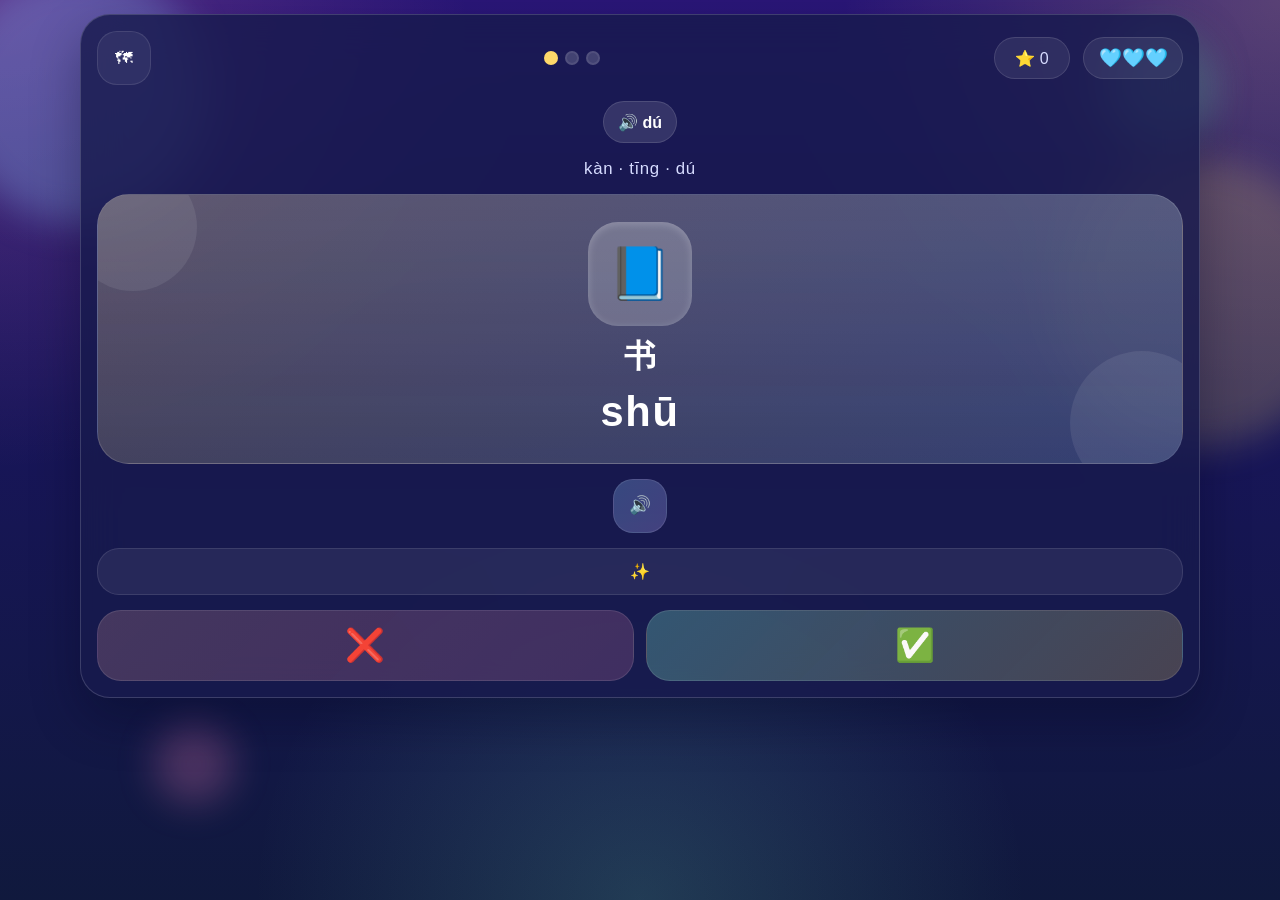
==== index.html @ 5c357b10 "feat: auto-advance PinPin answer flow Keep a single audio control on each card, remove the explicit " ====
<!DOCTYPE html>
<html lang="zh-CN">
  <head>
    <meta charset="UTF-8" />
    <meta name="viewport" content="width=device-width, initial-scale=1.0" />
    <title>PinPin | 拼音冒险</title>
    <meta
      name="description"
      content="PinPin 是一个给孩子练习中文拼音、声调和朗读的小冒险站。"
    />
    <link rel="stylesheet" href="./styles.css?v=20260421c" />
  </head>
  <body>
    <div class="cloud cloud-a"></div>
    <div class="cloud cloud-b"></div>
    <div class="spark spark-a"></div>
    <div class="spark spark-b"></div>

    <main class="app-shell">
      <section class="splash panel" id="home-panel">
        <div class="brand-stack">
          <div class="brand-mascot">🦊</div>
          <div>
            <p class="brand-tag">PinPin</p>
            <h1>pīn yīn!</h1>
            <div class="mini-icons" aria-hidden="true">
              <span>👂</span>
              <span>🧩</span>
              <span>🎤</span>
            </div>
          </div>
        </div>

        <div class="splash-actions">
          <button class="primary-btn splash-play" id="start-button">▶︎ kāi shǐ</button>
          <button class="ghost-btn icon-only" id="reset-progress-button" title="重置进度">↺</button>
        </div>

        <div class="status-strip" id="voice-strip"></div>
      </section>

      <section class="map panel" id="map-panel">
        <div class="map-head">
          <div>
            <p class="eyebrow">Play</p>
            <h2>选一关</h2>
          </div>
          <div class="score-pill" id="total-stars-pill">⭐ 0</div>
        </div>

        <div class="level-grid" id="level-grid"></div>
      </section>

      <section class="game panel hidden" id="game-panel">
        <div class="game-toolbar">
          <button class="ghost-btn icon-only" id="back-to-map-button" title="回地图">🗺</button>
          <div class="progress-dots" id="progress-dots"></div>
          <div class="score-pill" id="reward-chip">⭐ 0</div>
          <div class="mistake-chip" id="mistake-chip" aria-label="mistakes">🩵🩵🩵</div>
        </div>

        <div class="question-card" id="question-card">
          <div class="type-chip" id="question-type-chip"></div>
          <p class="prompt-copy" id="prompt-copy"></p>

          <div class="target-card" id="target-card"></div>

          <div class="action-row">
            <button class="secondary-btn icon-action" id="play-audio-button">🔊</button>
          </div>

          <div class="feedback-box" id="feedback-box">✨</div>

          <div class="answer-row">
            <button class="judge-btn judge-bad" id="wrong-button">❌</button>
            <button class="judge-btn judge-good" id="correct-button">✅</button>
          </div>
        </div>
      </section>

      <section class="result panel hidden" id="result-panel">
        <div class="result-badge" id="result-badge">✨✨✨</div>
        <h2 id="result-title">hǎo!</h2>
        <p class="result-copy" id="result-copy">继续</p>
        <div class="hero-actions">
          <button class="primary-btn" id="next-level-button">xià yī guān →</button>
          <button class="ghost-btn icon-only" id="result-map-button" title="回地图">🗺</button>
        </div>
      </section>
    </main>
    <script src="./app.js?v=20260421c"></script>
  </body>
</html>
---- styles.css ----
:root {
  color-scheme: light;
  --bg: #161042;
  --bg-deep: #0b1535;
  --panel: rgba(24, 26, 78, 0.82);
  --panel-border: rgba(255, 255, 255, 0.16);
  --text: #ffffff;
  --muted: #d7dcff;
  --accent: #7ef1d1;
  --sun: #ffd96a;
  --pink: #ff88bd;
  --blue: #8ec8ff;
  --lavender: #b7a7ff;
  --good: #9effa5;
  --bad: #ffb4a8;
  --shadow: 0 22px 50px rgba(4, 7, 28, 0.32);
  font-family: "Avenir Next", "PingFang SC", "Microsoft YaHei", sans-serif;
}

* {
  box-sizing: border-box;
}

body {
  margin: 0;
  min-height: 100vh;
  color: var(--text);
  background:
    radial-gradient(circle at top left, rgba(255, 136, 189, 0.22), transparent 30%),
    radial-gradient(circle at top right, rgba(255, 217, 106, 0.22), transparent 28%),
    radial-gradient(circle at bottom center, rgba(126, 241, 209, 0.16), transparent 35%),
    linear-gradient(180deg, #2a1678 0%, #18155a 45%, #10193d 100%);
  overflow-x: hidden;
}

.cloud,
.spark {
  position: fixed;
  pointer-events: none;
  filter: blur(18px);
}

.cloud {
  border-radius: 999px;
}

.cloud-a {
  width: 16rem;
  height: 16rem;
  top: -2rem;
  left: -3rem;
  background: rgba(142, 200, 255, 0.28);
}

.cloud-b {
  width: 18rem;
  height: 18rem;
  right: -4rem;
  top: 10rem;
  background: rgba(255, 217, 106, 0.2);
}

.spark {
  border-radius: 50%;
}

.spark-a {
  width: 7rem;
  height: 7rem;
  right: 5vw;
  top: 2rem;
  background: rgba(126, 241, 209, 0.28);
}

.spark-b {
  width: 5rem;
  height: 5rem;
  left: 12vw;
  bottom: 6rem;
  background: rgba(255, 136, 189, 0.24);
}

.app-shell {
  position: relative;
  z-index: 1;
  width: min(1120px, calc(100% - 1rem));
  margin: 0 auto;
  padding: 0.9rem 0 2.6rem;
  display: grid;
  gap: 0.85rem;
}

.panel {
  background: var(--panel);
  border: 1px solid var(--panel-border);
  border-radius: 30px;
  box-shadow: var(--shadow);
  backdrop-filter: blur(20px);
  padding: 1rem;
}

.hidden {
  display: none !important;
}

.splash {
  display: flex;
  align-items: center;
  justify-content: space-between;
  gap: 1rem;
  flex-wrap: wrap;
  background:
    linear-gradient(135deg, rgba(255, 255, 255, 0.08), rgba(255, 255, 255, 0.03)),
    linear-gradient(135deg, rgba(255, 136, 189, 0.18), rgba(126, 241, 209, 0.12));
}

.brand-stack,
.hero-actions,
.action-row,
.splash-actions,
.map-head,
.game-toolbar {
  display: flex;
  align-items: center;
  gap: 0.8rem;
  flex-wrap: wrap;
}

.brand-mascot {
  width: 5.2rem;
  height: 5.2rem;
  border-radius: 28px;
  display: grid;
  place-items: center;
  font-size: 2.35rem;
  background: linear-gradient(145deg, rgba(255, 217, 106, 0.96), rgba(255, 136, 189, 0.82));
  box-shadow: inset 0 2px 8px rgba(255, 255, 255, 0.25), 0 10px 20px rgba(0, 0, 0, 0.18);
}

.brand-tag,
.eyebrow,
.match-title {
  margin: 0;
  letter-spacing: 0.16em;
  text-transform: uppercase;
  font-size: 0.78rem;
  color: var(--accent);
}

.lede {
  margin: 0;
  line-height: 1.6;
  color: var(--muted);
}

.brand-stack h1,
.map-head h2,
.result h2 {
  margin: 0;
}

.brand-stack h1 {
  font-size: clamp(2rem, 6vw, 3.3rem);
  line-height: 0.94;
}

.mini-icons {
  display: flex;
  gap: 0.45rem;
  margin-top: 0.45rem;
}

.mini-icons span {
  display: grid;
  place-items: center;
  width: 2.2rem;
  height: 2.2rem;
  border-radius: 999px;
  background: rgba(255, 255, 255, 0.08);
  border: 1px solid rgba(255, 255, 255, 0.08);
}

.status-strip,
.score-pill,
.type-chip,
.mistake-chip {
  display: inline-flex;
  align-items: center;
  justify-content: center;
  gap: 0.4rem;
  min-height: 2.65rem;
  padding: 0.58rem 0.9rem;
  border-radius: 999px;
  background: rgba(255, 255, 255, 0.08);
  border: 1px solid rgba(255, 255, 255, 0.12);
  color: var(--muted);
}

.mistake-chip {
  min-width: 5.8rem;
  font-size: 1.15rem;
}

.score-pill {
  min-width: 4.8rem;
}

button {
  border: 0;
  font: inherit;
  cursor: pointer;
  transition: transform 0.18s ease, box-shadow 0.18s ease, opacity 0.18s ease;
}

button:hover {
  transform: translateY(-2px);
}

button:disabled {
  opacity: 0.56;
  cursor: not-allowed;
  transform: none;
}

.primary-btn,
.secondary-btn,
.ghost-btn,
.choice-btn,
.match-card {
  border-radius: 20px;
  padding: 0.88rem 1rem;
}

.primary-btn {
  color: #112438;
  background: linear-gradient(135deg, var(--sun), var(--accent));
  box-shadow: 0 16px 28px rgba(255, 217, 106, 0.22);
}

.secondary-btn {
  background: linear-gradient(135deg, rgba(142, 200, 255, 0.28), rgba(183, 167, 255, 0.28));
  color: var(--text);
  border: 1px solid rgba(255, 255, 255, 0.1);
}

.ghost-btn {
  color: var(--text);
  background: rgba(255, 255, 255, 0.06);
  border: 1px solid rgba(255, 255, 255, 0.1);
}

.icon-only,
.icon-action,
.speak-btn {
  min-width: 3.35rem;
  min-height: 3.35rem;
  padding: 0.7rem;
  font-size: 1.1rem;
}

.splash-play {
  min-width: 10rem;
  font-weight: 700;
}

.map {
  display: grid;
  gap: 0.9rem;
}

.map-head {
  justify-content: space-between;
}

.level-grid {
  display: grid;
  gap: 0.9rem;
}

.level-card {
  position: relative;
  overflow: hidden;
  display: grid;
  gap: 0.75rem;
  padding: 1rem;
  border-radius: 28px;
  border: 1px solid rgba(255, 255, 255, 0.1);
  background:
    linear-gradient(180deg, rgba(255, 255, 255, 0.08), rgba(255, 255, 255, 0.02)),
    linear-gradient(135deg, rgba(142, 200, 255, 0.14), rgba(255, 136, 189, 0.16));
}

.level-card.locked {
  opacity: 0.52;
}

.level-card::after {
  content: "";
  position: absolute;
  inset: auto -1.6rem -2rem auto;
  width: 7rem;
  height: 7rem;
  border-radius: 50%;
  background: rgba(255, 255, 255, 0.08);
}

.level-card-top {
  display: flex;
  justify-content: space-between;
  align-items: flex-start;
  gap: 0.8rem;
}

.level-badge {
  width: 4.1rem;
  height: 4.1rem;
  border-radius: 24px;
  display: grid;
  place-items: center;
  font-size: 1.9rem;
  background: rgba(255, 255, 255, 0.18);
  box-shadow: inset 0 2px 7px rgba(255, 255, 255, 0.22);
}

.level-count {
  min-width: 2.2rem;
  padding: 0.3rem 0.55rem;
  text-align: center;
  border-radius: 999px;
  background: rgba(255, 255, 255, 0.08);
}

.level-text h3,
.level-text p,
.level-mini {
  margin: 0;
}

.level-text h3 {
  font-size: 1.7rem;
}

.level-text p,
.level-mini,
.prompt-copy,
.result-copy,
.voice-log,
.feedback-box,
.hint-box,
.answer-box,
.status-strip,
.speak-copy {
  color: var(--muted);
}

.level-mini {
  font-size: 0.92rem;
}

.level-play {
  width: 100%;
  justify-self: stretch;
  font-size: 1rem;
}

.game {
  display: grid;
  gap: 1rem;
}

.game-toolbar {
  justify-content: space-between;
}

.progress-dots {
  display: flex;
  gap: 0.45rem;
  flex: 1;
  justify-content: center;
}

.progress-dot {
  width: 0.88rem;
  height: 0.88rem;
  border-radius: 50%;
  background: rgba(255, 255, 255, 0.18);
  border: 2px solid rgba(255, 255, 255, 0.08);
}

.progress-dot.active {
  background: var(--sun);
  border-color: rgba(255, 217, 106, 0.55);
}

.progress-dot.done {
  background: var(--accent);
  border-color: rgba(126, 241, 209, 0.55);
}

.question-card {
  display: grid;
  gap: 0.95rem;
}

.action-row {
  justify-content: center;
}

.type-chip {
  justify-self: center;
  background: rgba(255, 255, 255, 0.12);
  color: var(--text);
  font-weight: 700;
}

.prompt-copy {
  margin: 0;
  text-align: center;
  font-size: 1.05rem;
  letter-spacing: 0.04em;
}

.target-card {
  position: relative;
  overflow: hidden;
  border-radius: 32px;
  min-height: 270px;
  padding: 1.2rem;
  display: grid;
  place-items: center;
  text-align: center;
  background:
    linear-gradient(180deg, rgba(255, 255, 255, 0.14), rgba(255, 255, 255, 0.04)),
    linear-gradient(135deg, rgba(255, 217, 106, 0.18), rgba(142, 200, 255, 0.18));
  border: 1px solid rgba(255, 255, 255, 0.14);
}

.target-card::before,
.target-card::after {
  content: "";
  position: absolute;
  border-radius: 50%;
  background: rgba(255, 255, 255, 0.08);
}

.target-card::before {
  width: 8rem;
  height: 8rem;
  left: -1.8rem;
  top: -2rem;
}

.target-card::after {
  width: 9rem;
  height: 9rem;
  right: -2rem;
  bottom: -2rem;
}

.target-stack {
  position: relative;
  z-index: 1;
  display: grid;
  gap: 0.55rem;
  justify-items: center;
}

.target-emoji {
  width: 6.5rem;
  height: 6.5rem;
  display: grid;
  place-items: center;
  border-radius: 30px;
  font-size: 3.2rem;
  background: rgba(255, 255, 255, 0.2);
  box-shadow: inset 0 2px 8px rgba(255, 255, 255, 0.22);
}

.target-hanzi {
  font-size: clamp(1.5rem, 4.2vw, 2rem);
  font-weight: 700;
}

.target-pinyin {
  font-size: clamp(1.6rem, 5vw, 2.6rem);
  font-weight: 800;
  letter-spacing: 0.04em;
}

.choice-grid {
  display: grid;
  gap: 0.8rem;
}

.choice-btn,
.match-card {
  text-align: center;
  color: var(--text);
  background: rgba(255, 255, 255, 0.08);
  border: 1px solid rgba(255, 255, 255, 0.1);
}

.choice-btn {
  min-height: 5.4rem;
  font-size: clamp(1.3rem, 4.6vw, 2rem);
  font-weight: 700;
}

.choice-btn:nth-child(4n + 1) {
  background: linear-gradient(135deg, rgba(255, 136, 189, 0.24), rgba(255, 255, 255, 0.08));
}

.choice-btn:nth-child(4n + 2) {
  background: linear-gradient(135deg, rgba(142, 200, 255, 0.24), rgba(255, 255, 255, 0.08));
}

.choice-btn:nth-child(4n + 3) {
  background: linear-gradient(135deg, rgba(255, 217, 106, 0.22), rgba(255, 255, 255, 0.08));
}

.choice-btn:nth-child(4n + 4) {
  background: linear-gradient(135deg, rgba(183, 167, 255, 0.24), rgba(255, 255, 255, 0.08));
}

.choice-btn.correct,
.match-card.correct {
  background: rgba(158, 255, 165, 0.18);
  border-color: rgba(158, 255, 165, 0.8);
}

.choice-btn.wrong,
.match-card.wrong {
  background: rgba(255, 180, 168, 0.16);
  border-color: rgba(255, 180, 168, 0.8);
}

.dynamic-area,
.match-column,
.speak-box {
  display: grid;
  gap: 0.85rem;
}

.hint-box,
.answer-box,
.feedback-box,
.voice-log {
  border-radius: 22px;
  padding: 0.82rem 0.95rem;
  background: rgba(255, 255, 255, 0.07);
  border: 1px solid rgba(255, 255, 255, 0.1);
  text-align: center;
}

.feedback-box {
  font-weight: 700;
}

.feedback-box.good {
  color: var(--good);
}

.feedback-box.bad {
  color: var(--bad);
}

.match-board {
  display: grid;
  gap: 0.9rem;
}

.match-card {
  min-height: 5rem;
  display: grid;
  gap: 0.3rem;
  place-items: center;
  padding: 0.9rem;
}

.match-card.active {
  border-color: rgba(126, 241, 209, 0.88);
  box-shadow: inset 0 0 0 1px rgba(126, 241, 209, 0.35);
}

.match-card.matched {
  opacity: 0.55;
}

.match-emoji {
  font-size: 1.8rem;
}

.match-main {
  font-size: 1.25rem;
  font-weight: 700;
}

.match-sub {
  font-size: 0.9rem;
  color: var(--muted);
}

.speak-target {
  font-size: clamp(2.6rem, 10vw, 4rem);
  text-align: center;
}

.speak-copy,
.result-copy {
  margin: 0;
  text-align: center;
}

.result {
  display: grid;
  gap: 0.9rem;
  justify-items: center;
  text-align: center;
}

.result-badge {
  width: 5.8rem;
  height: 5.8rem;
  display: grid;
  place-items: center;
  border-radius: 28px;
  background: linear-gradient(135deg, rgba(255, 217, 106, 0.25), rgba(126, 241, 209, 0.2));
  font-size: 2rem;
}

@media (min-width: 860px) {
  .level-grid {
    grid-template-columns: repeat(3, minmax(0, 1fr));
  }

.choice-grid,
.match-board {
  grid-template-columns: repeat(2, minmax(0, 1fr));
}
}

.answer-row {
  display: grid;
  grid-template-columns: repeat(2, minmax(0, 1fr));
  gap: 0.8rem;
}

.judge-btn {
  min-height: 4.4rem;
  border-radius: 24px;
  font-size: 2rem;
  color: var(--text);
  border: 1px solid rgba(255, 255, 255, 0.1);
}

.judge-good {
  background: linear-gradient(135deg, rgba(126, 241, 209, 0.28), rgba(255, 217, 106, 0.22));
}

.judge-bad {
  background: linear-gradient(135deg, rgba(255, 180, 168, 0.2), rgba(255, 136, 189, 0.18));
}

@media (max-width: 640px) {
  .app-shell {
    width: min(100% - 0.7rem, 1120px);
    padding-top: 0.6rem;
  }

  .panel {
    border-radius: 24px;
    padding: 0.9rem;
  }

  .brand-mascot {
    width: 4.3rem;
    height: 4.3rem;
    font-size: 2rem;
  }

  .target-card {
    min-height: 235px;
  }

  .splash-play,
  .hero-actions > button,
  .action-row > button {
    width: 100%;
  }
}
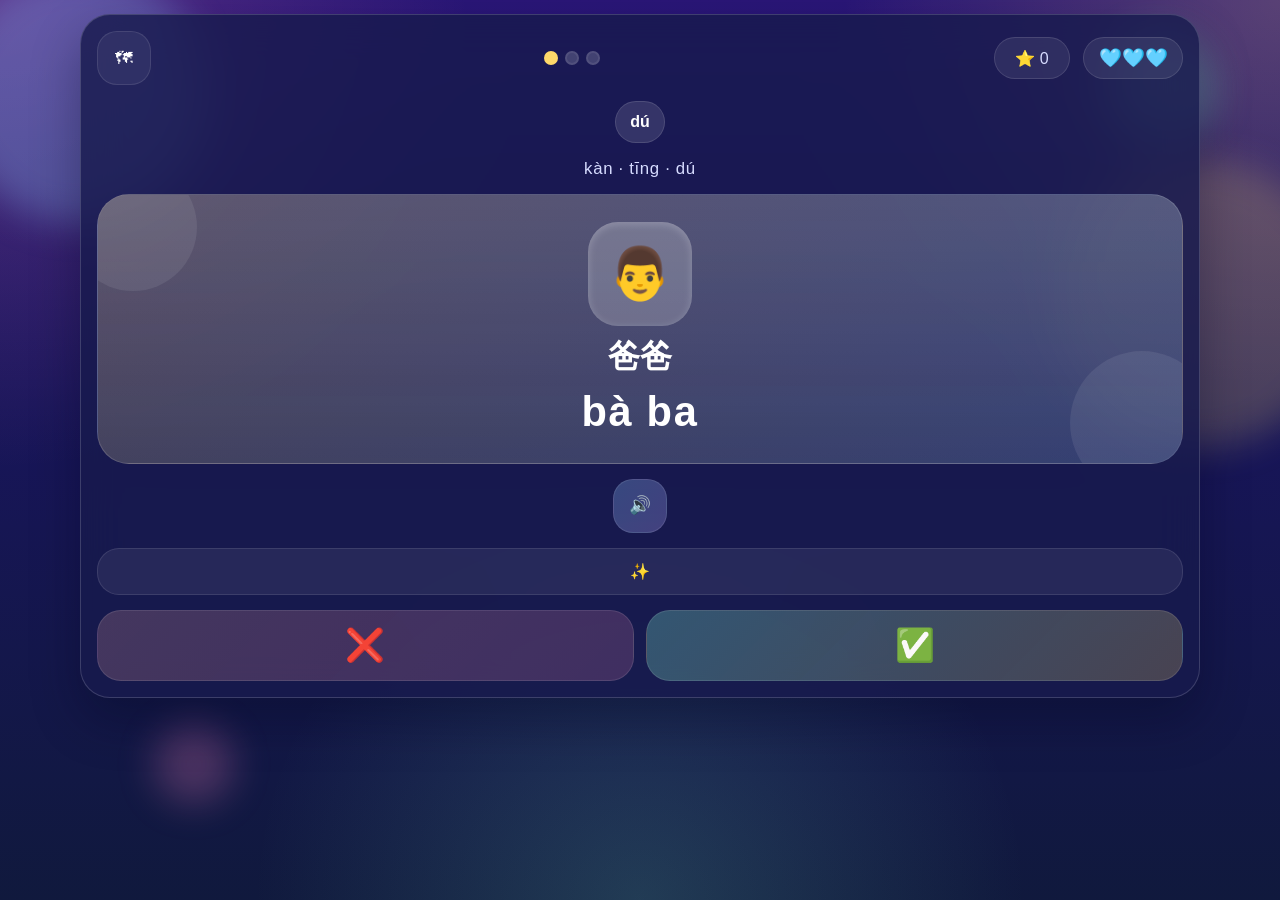
==== commit 8ef1796a: "fix: rebrand PingYin and harden mobile speech Rename the visible PinPin branding to PingYin and make" ====
--- a/index.html
+++ b/index.html
@@ -3,12 +3,12 @@
   <head>
     <meta charset="UTF-8" />
     <meta name="viewport" content="width=device-width, initial-scale=1.0" />
-    <title>PinPin | 拼音冒险</title>
+    <title>PingYin | 拼音冒险</title>
     <meta
       name="description"
-      content="PinPin 是一个给孩子练习中文拼音、声调和朗读的小冒险站。"
+      content="PingYin 是一个给孩子练习中文拼音、声调和朗读的小冒险站。"
     />
-    <link rel="stylesheet" href="./styles.css?v=20260421c" />
+    <link rel="stylesheet" href="./styles.css?v=20260421d" />
   </head>
   <body>
     <div class="cloud cloud-a"></div>
@@ -21,7 +21,7 @@
         <div class="brand-stack">
           <div class="brand-mascot">🦊</div>
           <div>
-            <p class="brand-tag">PinPin</p>
+            <p class="brand-tag">PingYin</p>
             <h1>pīn yīn!</h1>
             <div class="mini-icons" aria-hidden="true">
               <span>👂</span>
@@ -88,6 +88,6 @@
         </div>
       </section>
     </main>
-    <script src="./app.js?v=20260421c"></script>
+    <script src="./app.js?v=20260421d"></script>
   </body>
 </html>
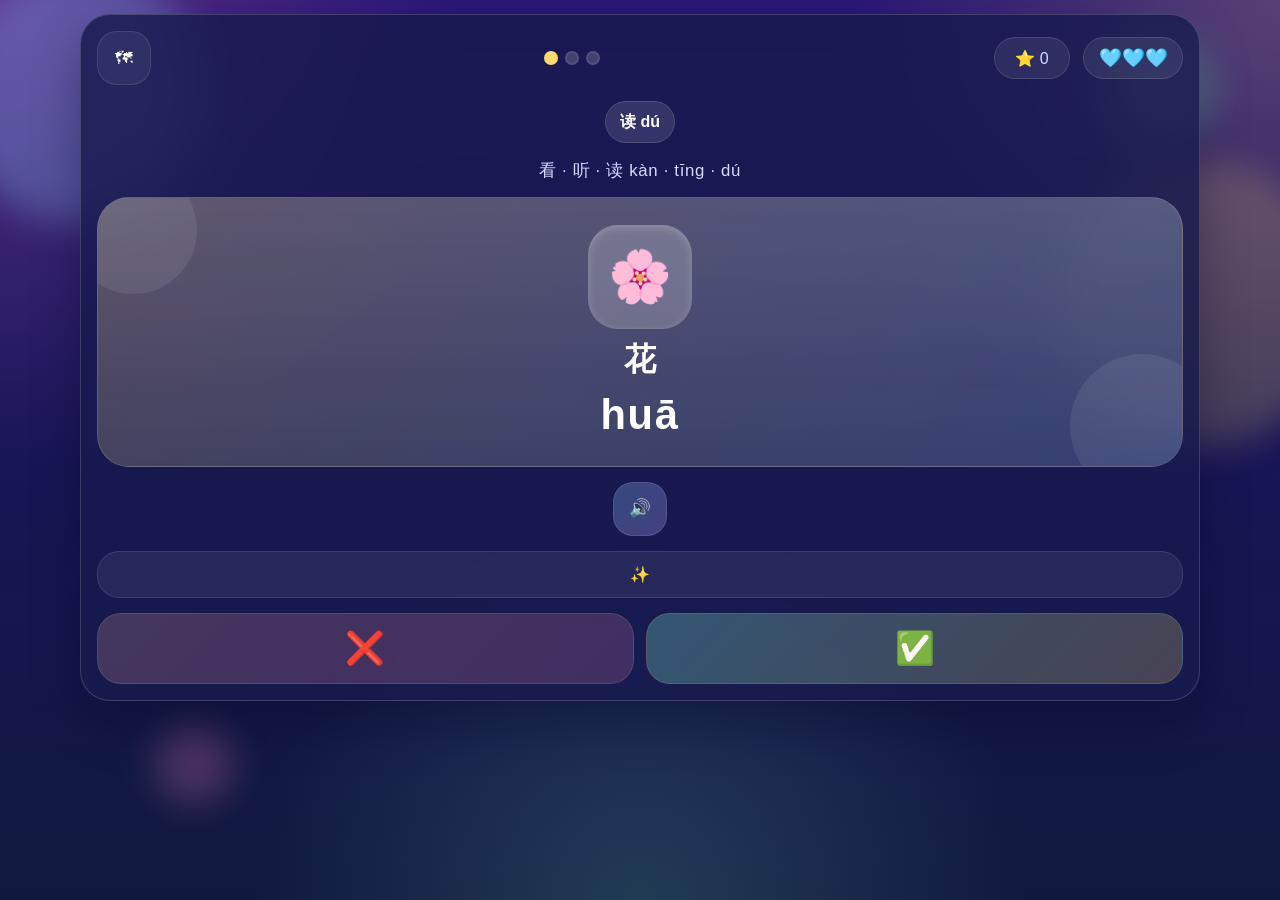
==== commit d6ee37d5: "feat: show Hanzi alongside pinyin cues Update PingYin's gameplay labels so key cues and buttons show" ====
--- a/index.html
+++ b/index.html
@@ -22,7 +22,7 @@
           <div class="brand-mascot">🦊</div>
           <div>
             <p class="brand-tag">PingYin</p>
-            <h1>pīn yīn!</h1>
+            <h1>拼音 pīn yīn!</h1>
             <div class="mini-icons" aria-hidden="true">
               <span>👂</span>
               <span>🧩</span>
@@ -32,7 +32,7 @@
         </div>
 
         <div class="splash-actions">
-          <button class="primary-btn splash-play" id="start-button">▶︎ kāi shǐ</button>
+          <button class="primary-btn splash-play" id="start-button">▶︎ 开始 kāi shǐ</button>
           <button class="ghost-btn icon-only" id="reset-progress-button" title="重置进度">↺</button>
         </div>
 
@@ -80,10 +80,10 @@
 
       <section class="result panel hidden" id="result-panel">
         <div class="result-badge" id="result-badge">✨✨✨</div>
-        <h2 id="result-title">hǎo!</h2>
+        <h2 id="result-title">好 hǎo!</h2>
         <p class="result-copy" id="result-copy">继续</p>
         <div class="hero-actions">
-          <button class="primary-btn" id="next-level-button">xià yī guān →</button>
+          <button class="primary-btn" id="next-level-button">下一关 xià yī guān →</button>
           <button class="ghost-btn icon-only" id="result-map-button" title="回地图">🗺</button>
         </div>
       </section>
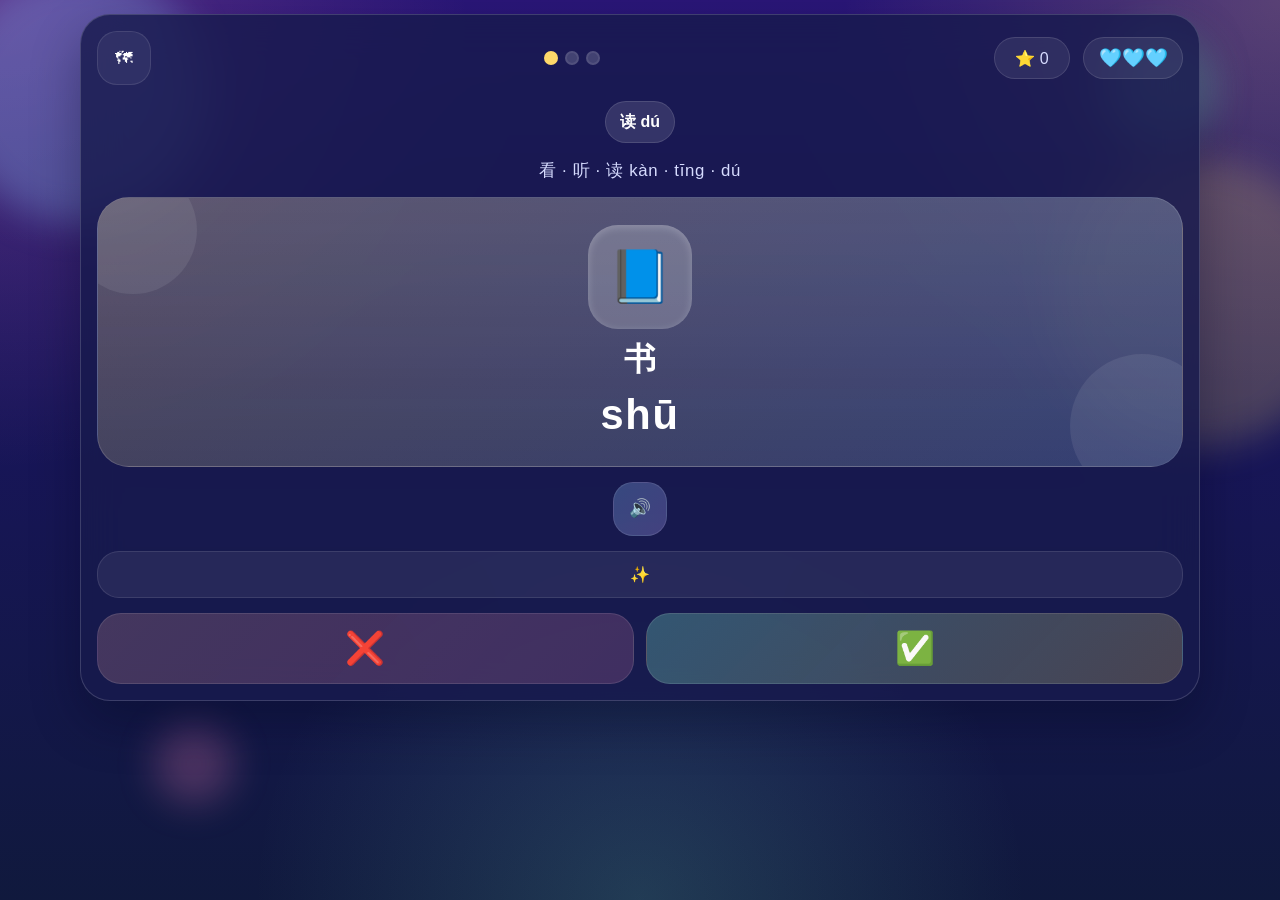
==== commit 43bc190e: "fix: bust PingYin asset caches Version the PingYin static asset URLs again so browsers pick up the l" ====
--- a/index.html
+++ b/index.html
@@ -8,7 +8,7 @@
       name="description"
       content="PingYin 是一个给孩子练习中文拼音、声调和朗读的小冒险站。"
     />
-    <link rel="stylesheet" href="./styles.css?v=20260421d" />
+    <link rel="stylesheet" href="./styles.css?v=20260422a" />
   </head>
   <body>
     <div class="cloud cloud-a"></div>
@@ -88,6 +88,6 @@
         </div>
       </section>
     </main>
-    <script src="./app.js?v=20260421d"></script>
+    <script src="./app.js?v=20260422a"></script>
   </body>
 </html>
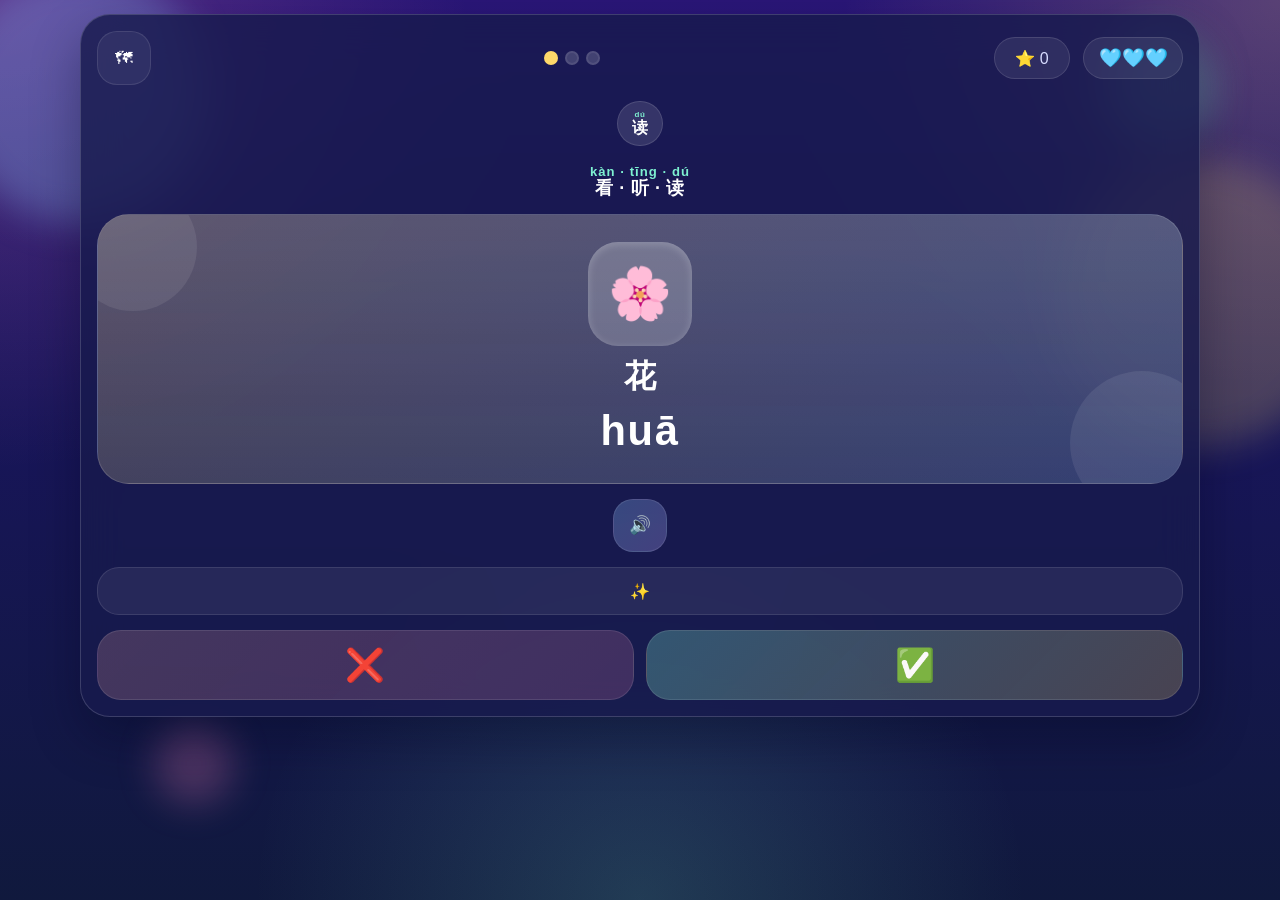
==== commit 6d99953d: "feat: stack pinyin above Hanzi labels Rework PingYin's mixed Hanzi-pinyin labels into a consistent v" ====
--- a/index.html
+++ b/index.html
@@ -8,7 +8,7 @@
       name="description"
       content="PingYin 是一个给孩子练习中文拼音、声调和朗读的小冒险站。"
     />
-    <link rel="stylesheet" href="./styles.css?v=20260422a" />
+    <link rel="stylesheet" href="./styles.css?v=20260422b" />
   </head>
   <body>
     <div class="cloud cloud-a"></div>
@@ -22,7 +22,12 @@
           <div class="brand-mascot">🦊</div>
           <div>
             <p class="brand-tag">PingYin</p>
-            <h1>拼音 pīn yīn!</h1>
+            <h1>
+              <span class="bilingual-stack title-stack">
+                <span class="bilingual-pinyin">pīn yīn</span>
+                <span class="bilingual-hanzi">拼音</span>
+              </span>
+            </h1>
             <div class="mini-icons" aria-hidden="true">
               <span>👂</span>
               <span>🧩</span>
@@ -32,7 +37,15 @@
         </div>
 
         <div class="splash-actions">
-          <button class="primary-btn splash-play" id="start-button">▶︎ 开始 kāi shǐ</button>
+          <button class="primary-btn splash-play" id="start-button">
+            <span class="button-bilingual">
+              <span class="button-tail">▶︎</span>
+              <span class="bilingual-stack compact">
+                <span class="bilingual-pinyin">kāi shǐ</span>
+                <span class="bilingual-hanzi">开始</span>
+              </span>
+            </span>
+          </button>
           <button class="ghost-btn icon-only" id="reset-progress-button" title="重置进度">↺</button>
         </div>
 
@@ -80,14 +93,27 @@
 
       <section class="result panel hidden" id="result-panel">
         <div class="result-badge" id="result-badge">✨✨✨</div>
-        <h2 id="result-title">好 hǎo!</h2>
+        <h2 id="result-title">
+          <span class="bilingual-stack compact">
+            <span class="bilingual-pinyin">hǎo</span>
+            <span class="bilingual-hanzi">好</span>
+          </span>
+        </h2>
         <p class="result-copy" id="result-copy">继续</p>
         <div class="hero-actions">
-          <button class="primary-btn" id="next-level-button">下一关 xià yī guān →</button>
+          <button class="primary-btn" id="next-level-button">
+            <span class="button-bilingual">
+              <span class="bilingual-stack compact">
+                <span class="bilingual-pinyin">xià yī guān</span>
+                <span class="bilingual-hanzi">下一关</span>
+              </span>
+              <span class="button-tail">→</span>
+            </span>
+          </button>
           <button class="ghost-btn icon-only" id="result-map-button" title="回地图">🗺</button>
         </div>
       </section>
     </main>
-    <script src="./app.js?v=20260422a"></script>
+    <script src="./app.js?v=20260422b"></script>
   </body>
 </html>
--- a/styles.css
+++ b/styles.css
@@ -164,6 +164,53 @@
   line-height: 0.94;
 }
 
+.bilingual-stack {
+  display: inline-grid;
+  gap: 0.12rem;
+  justify-items: center;
+  line-height: 1;
+}
+
+.bilingual-pinyin {
+  font-size: 0.58em;
+  font-weight: 700;
+  letter-spacing: 0.08em;
+  color: var(--accent);
+}
+
+.bilingual-hanzi {
+  font-size: 1em;
+  font-weight: 800;
+  color: var(--text);
+}
+
+.bilingual-stack.compact {
+  gap: 0.1rem;
+}
+
+.bilingual-stack.compact .bilingual-pinyin {
+  font-size: 0.5em;
+}
+
+.title-stack {
+  justify-items: start;
+}
+
+.title-stack .bilingual-pinyin {
+  font-size: 0.42em;
+}
+
+.button-bilingual {
+  display: inline-flex;
+  align-items: center;
+  gap: 0.6rem;
+}
+
+.button-tail {
+  font-size: 1.1em;
+  line-height: 1;
+}
+
 .mini-icons {
   display: flex;
   gap: 0.45rem;
@@ -263,6 +310,15 @@
   font-weight: 700;
 }
 
+.splash-play .bilingual-stack {
+  justify-items: start;
+}
+
+.splash-play .bilingual-pinyin,
+.primary-btn .bilingual-pinyin {
+  color: #22404d;
+}
+
 .map {
   display: grid;
   gap: 0.9rem;
@@ -357,6 +413,27 @@
   font-size: 0.92rem;
 }
 
+.level-title-stack {
+  justify-items: start;
+}
+
+.level-title-stack .bilingual-pinyin {
+  font-size: 0.44em;
+}
+
+.level-subtitle-stack {
+  justify-items: start;
+}
+
+.level-subtitle-stack .bilingual-pinyin {
+  font-size: 0.72em;
+}
+
+.level-subtitle-stack .bilingual-hanzi {
+  font-size: 0.98em;
+  font-weight: 700;
+}
+
 .level-play {
   width: 100%;
   justify-self: stretch;
@@ -411,6 +488,16 @@
   background: rgba(255, 255, 255, 0.12);
   color: var(--text);
   font-weight: 700;
+  min-height: auto;
+  padding: 0.55rem 0.85rem;
+}
+
+.chip-stack .bilingual-pinyin {
+  font-size: 0.72rem;
+}
+
+.chip-stack .bilingual-hanzi {
+  font-size: 1rem;
 }
 
 .prompt-copy {
@@ -418,6 +505,14 @@
   text-align: center;
   font-size: 1.05rem;
   letter-spacing: 0.04em;
+}
+
+.prompt-stack .bilingual-pinyin {
+  font-size: 0.82rem;
+}
+
+.prompt-stack .bilingual-hanzi {
+  font-size: 1.12rem;
 }
 
 .target-card {
@@ -628,6 +723,19 @@
   font-size: 2rem;
 }
 
+.result-stack,
+.result-copy-stack {
+  justify-items: center;
+}
+
+.result-copy-stack .bilingual-pinyin {
+  font-size: 0.82rem;
+}
+
+.result-copy-stack .bilingual-hanzi {
+  font-size: 1.08rem;
+}
+
 @media (min-width: 860px) {
   .level-grid {
     grid-template-columns: repeat(3, minmax(0, 1fr));
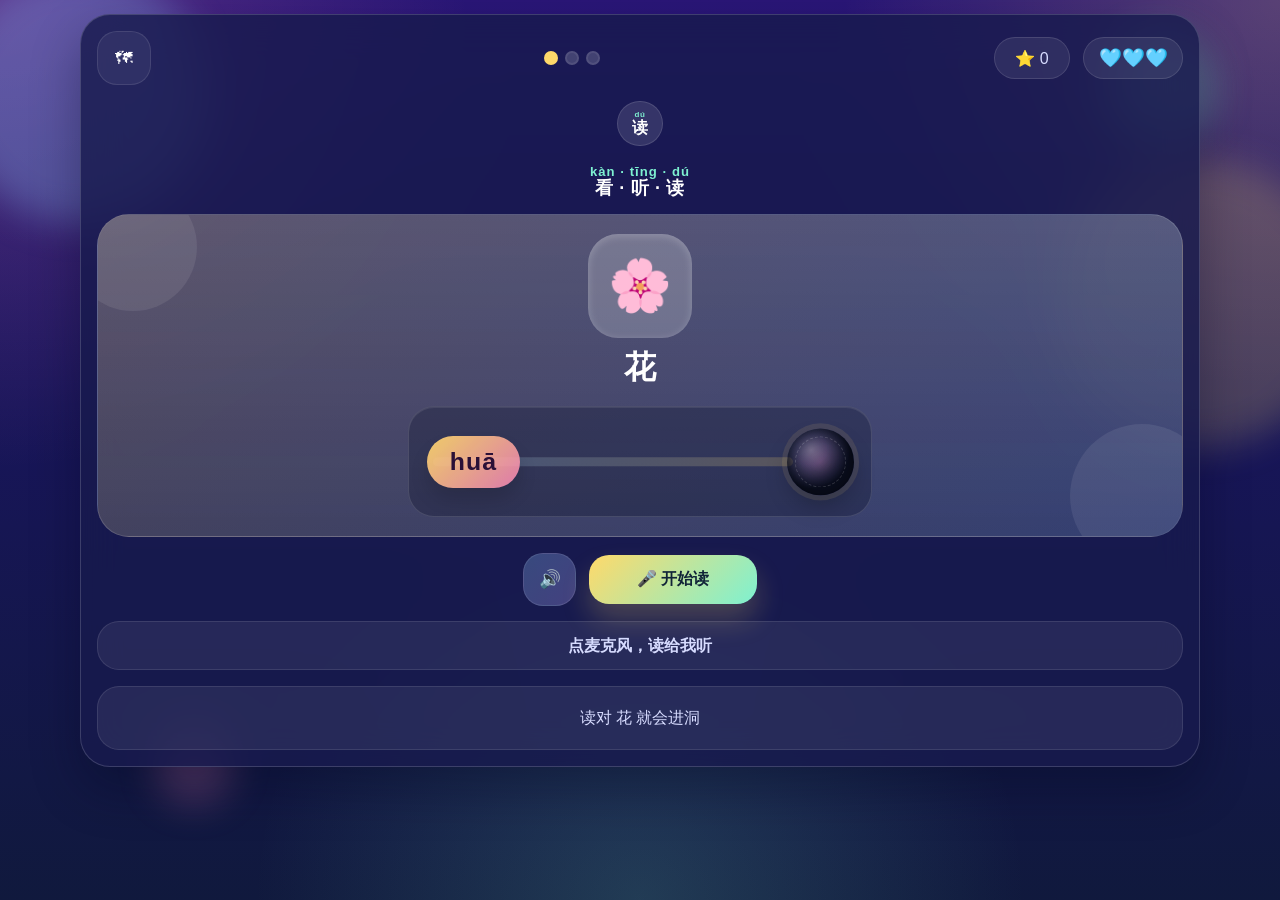
==== commit cdc1da81: "feat: auto-check spoken answers in PingYin" ====
--- a/index.html
+++ b/index.html
@@ -8,7 +8,7 @@
       name="description"
       content="PingYin 是一个给孩子练习中文拼音、声调和朗读的小冒险站。"
     />
-    <link rel="stylesheet" href="./styles.css?v=20260422b" />
+    <link rel="stylesheet" href="./styles.css?v=20260423b" />
   </head>
   <body>
     <div class="cloud cloud-a"></div>
@@ -80,14 +80,11 @@
 
           <div class="action-row">
             <button class="secondary-btn icon-action" id="play-audio-button">🔊</button>
+            <button class="primary-btn voice-btn" id="voice-button">🎤 开始读</button>
           </div>
 
-          <div class="feedback-box" id="feedback-box">✨</div>
-
-          <div class="answer-row">
-            <button class="judge-btn judge-bad" id="wrong-button">❌</button>
-            <button class="judge-btn judge-good" id="correct-button">✅</button>
-          </div>
+          <div class="feedback-box" id="feedback-box">点麦克风，读给我听</div>
+          <div class="voice-log" id="voice-log">我会自动判断对不对</div>
         </div>
       </section>
 
@@ -114,6 +111,6 @@
         </div>
       </section>
     </main>
-    <script src="./app.js?v=20260422b"></script>
+    <script src="./app.js?v=20260423b"></script>
   </body>
 </html>
--- a/styles.css
+++ b/styles.css
@@ -522,7 +522,8 @@
   min-height: 270px;
   padding: 1.2rem;
   display: grid;
-  place-items: center;
+  gap: 1rem;
+  align-items: center;
   text-align: center;
   background:
     linear-gradient(180deg, rgba(255, 255, 255, 0.14), rgba(255, 255, 255, 0.04)),
@@ -576,10 +577,142 @@
   font-weight: 700;
 }
 
-.target-pinyin {
-  font-size: clamp(1.6rem, 5vw, 2.6rem);
+.target-scene {
+  --scene-hole-size: 4.2rem;
+  position: relative;
+  z-index: 1;
+  width: min(100%, 29rem);
+  justify-self: center;
+  padding: 0.85rem 0.95rem;
+  border-radius: 26px;
+  background: rgba(8, 13, 36, 0.28);
+  border: 1px solid rgba(255, 255, 255, 0.12);
+  box-shadow: inset 0 1px 0 rgba(255, 255, 255, 0.08);
+}
+
+.scene-lane {
+  position: relative;
+  min-height: 5.1rem;
+}
+
+.scene-lane::before {
+  content: "";
+  position: absolute;
+  left: 0.55rem;
+  right: calc(var(--scene-hole-size) - 0.25rem);
+  top: 50%;
+  height: 0.58rem;
+  transform: translateY(-50%);
+  border-radius: 999px;
+  background: linear-gradient(90deg, rgba(142, 200, 255, 0.22), rgba(255, 217, 106, 0.2));
+}
+
+.scene-runner {
+  position: absolute;
+  left: 0.2rem;
+  top: 50%;
+  transform: translateY(-50%);
+  animation: runner-loop 2.45s ease-in-out infinite;
+  will-change: left, transform;
+}
+
+.scene-runner.scene-runner-static {
+  animation: none;
+}
+
+.scene-runner-chip {
+  display: inline-flex;
+  align-items: center;
+  justify-content: center;
+  min-width: 5.8rem;
+  min-height: 3.25rem;
+  padding: 0.72rem 1rem;
+  border-radius: 999px;
+  background: linear-gradient(135deg, rgba(255, 217, 106, 0.92), rgba(255, 136, 189, 0.84));
+  color: #2a1037;
+  font-size: clamp(1.15rem, 4.6vw, 1.55rem);
   font-weight: 800;
   letter-spacing: 0.04em;
+  box-shadow: 0 12px 18px rgba(0, 0, 0, 0.14);
+}
+
+.scene-hole {
+  position: absolute;
+  right: 0.1rem;
+  top: 50%;
+  width: var(--scene-hole-size);
+  height: var(--scene-hole-size);
+  transform: translateY(-50%);
+  border-radius: 50%;
+  background:
+    radial-gradient(circle at 36% 32%, rgba(255, 255, 255, 0.22), rgba(255, 255, 255, 0.02) 24%, rgba(8, 12, 28, 0.96) 62%),
+    radial-gradient(circle, rgba(255, 136, 189, 0.24), rgba(8, 12, 28, 0) 72%);
+  box-shadow:
+    inset 0 0 18px rgba(0, 0, 0, 0.55),
+    0 0 0 0.32rem rgba(255, 217, 106, 0.1),
+    0 12px 22px rgba(0, 0, 0, 0.22);
+  animation: hole-pulse 2.45s ease-in-out infinite;
+}
+
+.scene-hole::after {
+  content: "";
+  position: absolute;
+  inset: 0.52rem;
+  border-radius: 50%;
+  border: 1px dashed rgba(255, 255, 255, 0.16);
+}
+
+.target-scene.is-success .scene-hole {
+  box-shadow:
+    inset 0 0 20px rgba(0, 0, 0, 0.6),
+    0 0 0 0.42rem rgba(126, 241, 209, 0.18),
+    0 0 20px rgba(126, 241, 209, 0.32);
+}
+
+.target-scene.is-bump .scene-hole {
+  box-shadow:
+    inset 0 0 20px rgba(0, 0, 0, 0.6),
+    0 0 0 0.38rem rgba(255, 180, 168, 0.16),
+    0 0 18px rgba(255, 180, 168, 0.24);
+}
+
+@keyframes runner-loop {
+  0%,
+  12% {
+    left: 0.2rem;
+    transform: translateY(-50%) rotate(-1deg);
+  }
+
+  58% {
+    left: calc(100% - 8.7rem);
+    transform: translateY(-50%) rotate(1deg);
+  }
+
+  72% {
+    left: calc(100% - 8.15rem);
+    transform: translateY(-50%) rotate(4deg);
+  }
+
+  84% {
+    left: calc(100% - 8.85rem);
+    transform: translateY(-50%) rotate(-3deg);
+  }
+
+  100% {
+    left: 0.2rem;
+    transform: translateY(-50%) rotate(-1deg);
+  }
+}
+
+@keyframes hole-pulse {
+  0%,
+  100% {
+    transform: translateY(-50%) scale(1);
+  }
+
+  50% {
+    transform: translateY(-50%) scale(1.04);
+  }
 }
 
 .choice-grid {
@@ -649,6 +782,7 @@
 
 .feedback-box {
   font-weight: 700;
+  line-height: 1.3;
 }
 
 .feedback-box.good {
@@ -657,6 +791,34 @@
 
 .feedback-box.bad {
   color: var(--bad);
+}
+
+.voice-log {
+  min-height: 4rem;
+  display: grid;
+  place-items: center;
+  line-height: 1.35;
+}
+
+.voice-log.good {
+  color: var(--good);
+}
+
+.voice-log.bad {
+  color: var(--bad);
+}
+
+.voice-log.listening {
+  color: var(--accent);
+}
+
+.voice-btn {
+  min-width: 10.5rem;
+  font-weight: 700;
+}
+
+.voice-btn.is-listening {
+  box-shadow: 0 0 0 0.24rem rgba(126, 241, 209, 0.2), 0 16px 28px rgba(255, 217, 106, 0.2);
 }
 
 .match-board {
@@ -790,6 +952,10 @@
     min-height: 235px;
   }
 
+  .target-scene {
+    width: 100%;
+  }
+
   .splash-play,
   .hero-actions > button,
   .action-row > button {
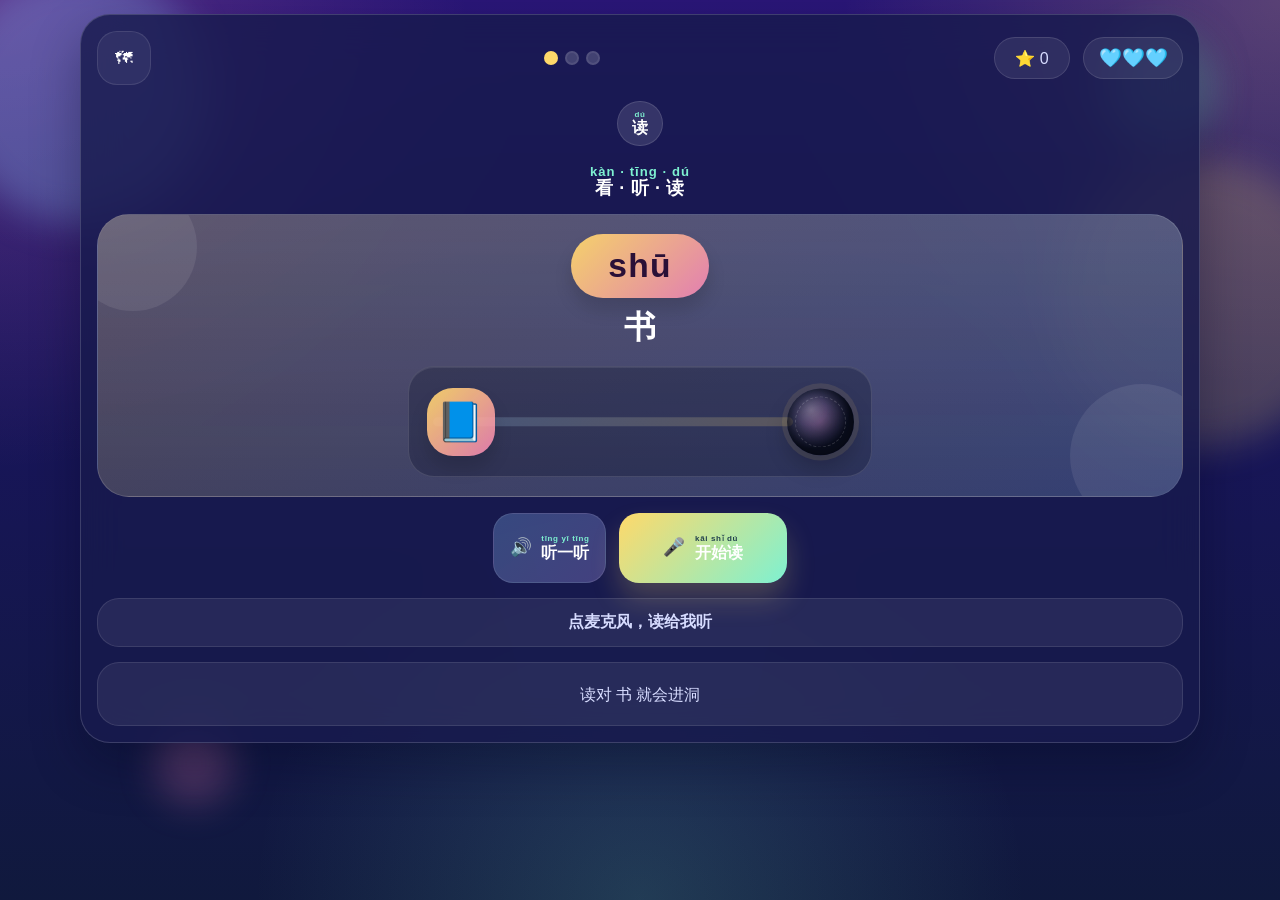
==== commit b0cdefcf: "feat: improve PingYin practice controls" ====
--- a/index.html
+++ b/index.html
@@ -8,7 +8,7 @@
       name="description"
       content="PingYin 是一个给孩子练习中文拼音、声调和朗读的小冒险站。"
     />
-    <link rel="stylesheet" href="./styles.css?v=20260423b" />
+    <link rel="stylesheet" href="./styles.css?v=20260423c" />
   </head>
   <body>
     <div class="cloud cloud-a"></div>
@@ -79,8 +79,24 @@
           <div class="target-card" id="target-card"></div>
 
           <div class="action-row">
-            <button class="secondary-btn icon-action" id="play-audio-button">🔊</button>
-            <button class="primary-btn voice-btn" id="voice-button">🎤 开始读</button>
+            <button class="secondary-btn action-btn" id="play-audio-button">
+              <span class="button-bilingual">
+                <span class="button-tail">🔊</span>
+                <span class="bilingual-stack compact">
+                  <span class="bilingual-pinyin">tīng yī tīng</span>
+                  <span class="bilingual-hanzi">听一听</span>
+                </span>
+              </span>
+            </button>
+            <button class="primary-btn voice-btn" id="voice-button">
+              <span class="button-bilingual">
+                <span class="button-tail">🎤</span>
+                <span class="bilingual-stack compact">
+                  <span class="bilingual-pinyin">kāi shǐ dú</span>
+                  <span class="bilingual-hanzi">开始读</span>
+                </span>
+              </span>
+            </button>
           </div>
 
           <div class="feedback-box" id="feedback-box">点麦克风，读给我听</div>
@@ -111,6 +127,6 @@
         </div>
       </section>
     </main>
-    <script src="./app.js?v=20260423b"></script>
+    <script src="./app.js?v=20260423c"></script>
   </body>
 </html>
--- a/styles.css
+++ b/styles.css
@@ -206,6 +206,32 @@
   gap: 0.6rem;
 }
 
+.action-btn,
+.voice-btn {
+  min-height: 4.4rem;
+  padding-inline: 1rem;
+}
+
+.action-btn .button-bilingual,
+.voice-btn .button-bilingual {
+  justify-content: center;
+}
+
+.action-btn .bilingual-stack,
+.voice-btn .bilingual-stack {
+  justify-items: start;
+}
+
+.action-btn .bilingual-pinyin,
+.voice-btn .bilingual-pinyin {
+  font-size: 0.72rem;
+}
+
+.action-btn .bilingual-hanzi,
+.voice-btn .bilingual-hanzi {
+  font-size: 1rem;
+}
+
 .button-tail {
   font-size: 1.1em;
   line-height: 1;
@@ -561,15 +587,20 @@
   justify-items: center;
 }
 
-.target-emoji {
-  width: 6.5rem;
-  height: 6.5rem;
-  display: grid;
-  place-items: center;
-  border-radius: 30px;
-  font-size: 3.2rem;
-  background: rgba(255, 255, 255, 0.2);
-  box-shadow: inset 0 2px 8px rgba(255, 255, 255, 0.22);
+.target-pinyin {
+  min-width: 8.6rem;
+  min-height: 4rem;
+  padding: 0.8rem 1.3rem;
+  display: inline-flex;
+  align-items: center;
+  justify-content: center;
+  border-radius: 999px;
+  font-size: clamp(1.45rem, 4.6vw, 2.1rem);
+  font-weight: 800;
+  letter-spacing: 0.04em;
+  color: #2a1037;
+  background: linear-gradient(135deg, rgba(255, 217, 106, 0.94), rgba(255, 136, 189, 0.84));
+  box-shadow: 0 12px 18px rgba(0, 0, 0, 0.14);
 }
 
 .target-hanzi {
@@ -634,6 +665,15 @@
   font-weight: 800;
   letter-spacing: 0.04em;
   box-shadow: 0 12px 18px rgba(0, 0, 0, 0.14);
+}
+
+.scene-runner-emoji {
+  min-width: 4.25rem;
+  min-height: 4.25rem;
+  padding: 0.35rem;
+  border-radius: 26px;
+  font-size: 2.4rem;
+  line-height: 1;
 }
 
 .scene-hole {
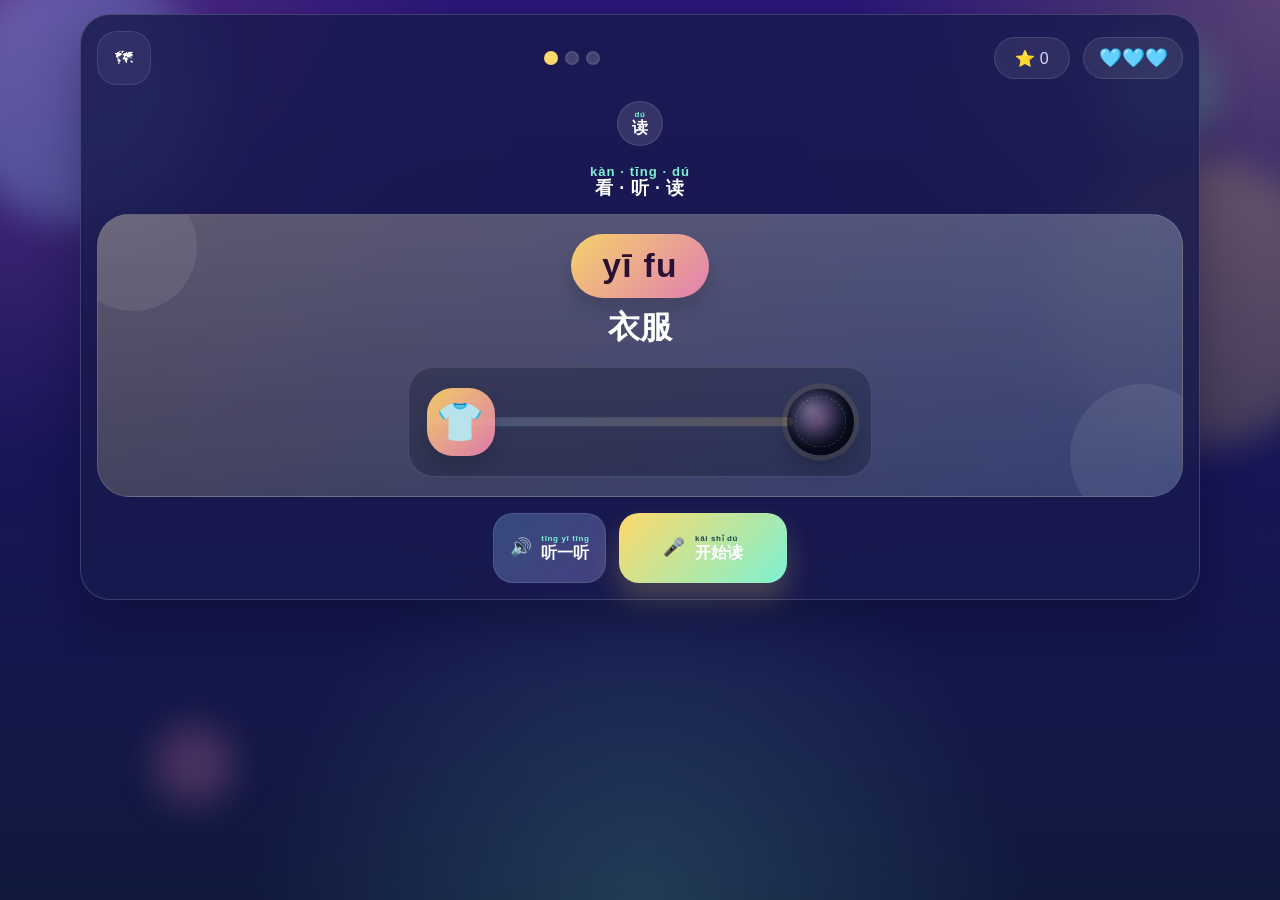
==== commit 5caec4f1: "fix: remove redundant PingYin prompts" ====
--- a/index.html
+++ b/index.html
@@ -99,8 +99,6 @@
             </button>
           </div>
 
-          <div class="feedback-box" id="feedback-box">点麦克风，读给我听</div>
-          <div class="voice-log" id="voice-log">我会自动判断对不对</div>
         </div>
       </section>
 
